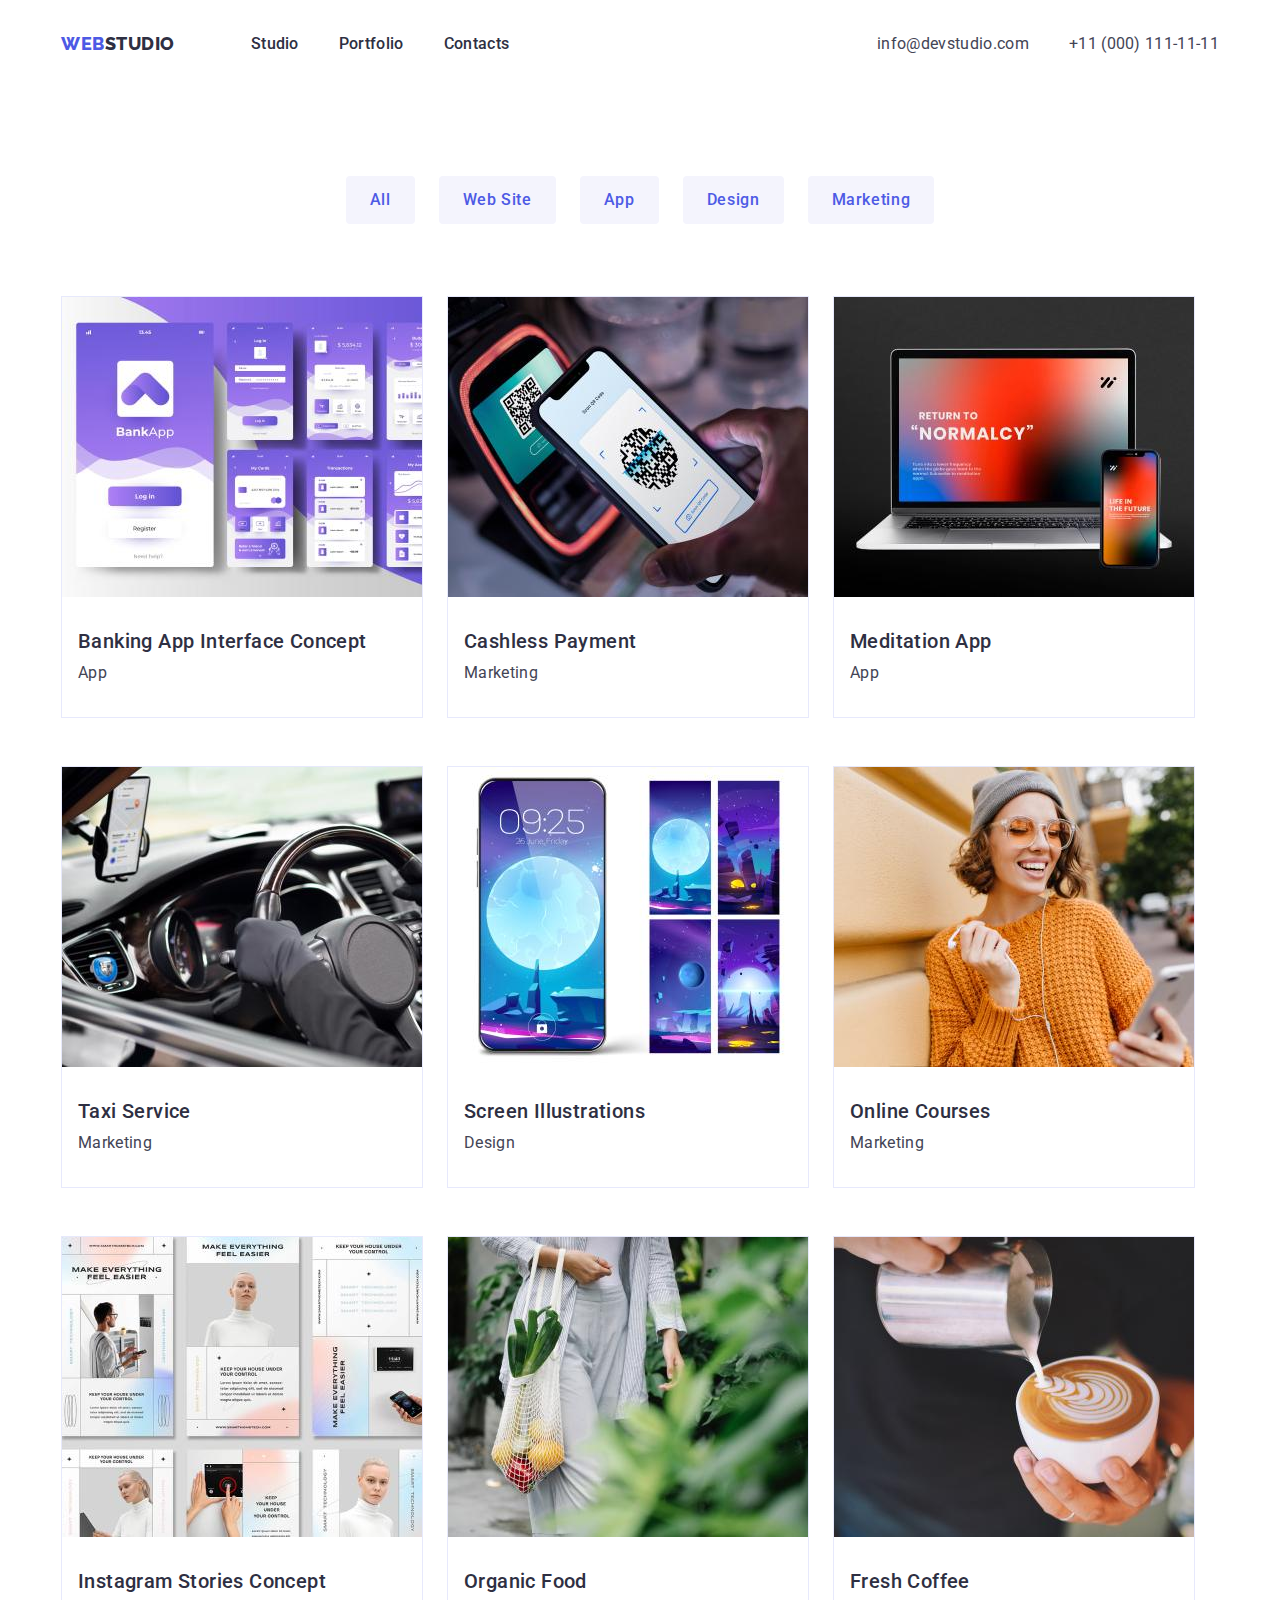
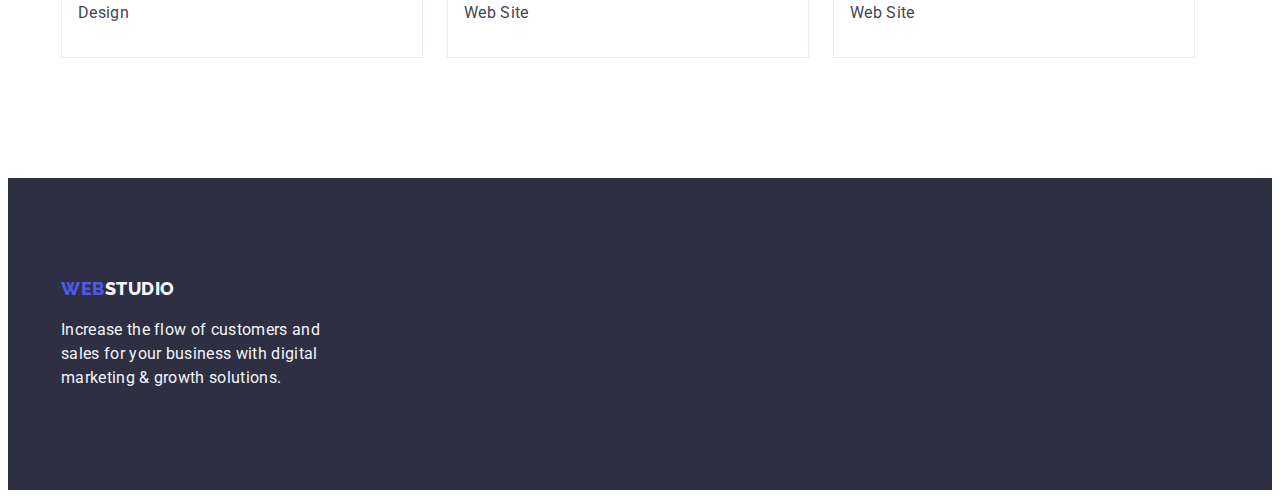
==== portfolio.html @ 2e96d817 "1st" ====
<!DOCTYPE html>
<html lang="en">
  <head>
    <meta charset="UTF-8" />
    <meta http-equiv="X-UA-Compatible" content="IE=edge" />
    <meta name="viewport" content="width=device-width, initial-scale=1.0" />
    <title>Портфоліо</title>
    <link href="https://fonts.googleapis.com" rel="preconnect" />
    <link href="https://fonts.gstatic.com" rel="preconnect" crossorigin />
    <link
      href="https://fonts.googleapis.com/css2?family=Raleway:wght@800&family=Roboto:wght@400;500;700;900&display=swap"
      rel="stylesheet"
    />
    <link href="./css/styles.css" rel="stylesheet" />
  </head>
  <body>
    <!-- Header -->
    <header class="header">
      <div class="header-container container">
        <nav class="header-nav">
          <a class="logo link" href="./index.html">Web<span class="logo-studio-part">Studio</span></a>
          <ul class="navigation-menu list">
            <li>
              <a class="navigation-menu-item link" href="./index.html">Studio</a>
            </li>
            <li>
              <a class="navigation-menu-item link" href="./portfolio.html">Portfolio</a>
            </li>
            <li>
              <a class="navigation-menu-item link" href>Contacts</a>
            </li>
          </ul>
        </nav>
        <address class="address-information">
          <ul class="address-list list">
            <li><a class="address-item link" href="mailto:info@devstudio.com">info@devstudio.com</a></li>
            <li><a class="address-item link" href="tel:+110001111111">+11 (000) 111-11-11</a></li>
          </ul>
        </address>
      </div>
    </header>
    <!-- Main -->
    <main>
      <section class="portfolio-section">
        <!-- class="visually-hidden" for h2 in future-->
        <div class="container">
          <h1 class="visually-hidden" hidden>Portfolio</h1>
          <!-- Portfolio filter -->
          <ul class="portfolio-filter-list list">
            <li>
              <button class="portfolio-filter-button" type="button">All</button>
            </li>
            <li>
              <button class="portfolio-filter-button" type="button">Web Site</button>
            </li>
            <li>
              <button class="portfolio-filter-button" type="button">App</button>
            </li>
            <li>
              <button class="portfolio-filter-button" type="button">Design</button>
            </li>
            <li>
              <button class="portfolio-filter-button" type="button">Marketing</button>
            </li>
          </ul>

          <!-- Portfolio -->
          <ul class="portfolio-list list">
            <li class="portfolio-list-item">
              <a class="portfolio-link link" href>
                <img
                  class="portfolio-img"
                  src="./images/portfolio_banking_app_interface_concept.jpg"
                  alt="Banking App Interface Concept"
                  height="300"
                  width="360"
                />
                <h2 class="portfolio-title">Banking App Interface Concept</h2>
                <p class="portfolio-type">App</p>
              </a>
            </li>
            <li class="portfolio-list-item">
              <a class="portfolio-link link" href
                ><img
                  class="portfolio-img"
                  src="./images/portfolio_cashless_payment.jpg"
                  alt="Cashless Payment"
                  height="300"
                  width="360"
                />
                <h2 class="portfolio-title">Cashless Payment</h2>
                <p class="portfolio-type">Marketing</p>
              </a>
            </li>
            <li class="portfolio-list-item">
              <a class="portfolio-link link" href>
                <img
                  class="portfolio-img"
                  src="./images/portfolio_meditation_app.jpg"
                  alt="Meditaion App"
                  height="300"
                  width="360"
                />
                <h2 class="portfolio-title">Meditation App</h2>
                <p class="portfolio-type">App</p>
              </a>
            </li>
            <li class="portfolio-list-item">
              <a class="portfolio-link link" href>
                <img
                  class="portfolio-img"
                  src="./images/portfolio_taxi_service.jpg"
                  alt="Taxi Service"
                  height="300"
                  width="360"
                />
                <h2 class="portfolio-title">Taxi Service</h2>
                <p class="portfolio-type">Marketing</p>
              </a>
            </li>
            <li class="portfolio-list-item">
              <a class="portfolio-link link" href>
                <img
                  class="portfolio-img"
                  src="./images/portfolio_screen_illustrations.jpg"
                  alt="Screen Illustrations"
                  height="300"
                  width="360"
                />
                <h2 class="portfolio-title">Screen Illustrations</h2>
                <p class="portfolio-type">Design</p>
              </a>
            </li>
            <li class="portfolio-list-item">
              <a class="portfolio-link link" href>
                <img
                  class="portfolio-img"
                  src="./images/portfolio_online_courses.jpg"
                  alt="Online Courses"
                  height="300"
                  width="360"
                />
                <h2 class="portfolio-title">Online Courses</h2>
                <p class="portfolio-type">Marketing</p>
              </a>
            </li>
            <li class="portfolio-list-item">
              <a class="portfolio-link link" href>
                <img
                  class="portfolio-img"
                  src="./images/portfolio_instagram_stories_concept.jpg"
                  alt="Instagram Stories Concept"
                  height="300"
                  width="360"
                />
                <h2 class="portfolio-title">Instagram Stories Concept</h2>
                <p class="portfolio-type">Design</p>
              </a>
            </li>
            <li class="portfolio-list-item">
              <a class="portfolio-link link" href>
                <img
                  class="portfolio-img"
                  src="./images/portfolio_organic_food.jpg"
                  alt="Organic Food"
                  height="300"
                  width="360"
                />
                <h2 class="portfolio-title">Organic Food</h2>
                <p class="portfolio-type">Web Site</p>
              </a>
            </li>
            <li class="portfolio-list-item">
              <a class="portfolio-link link" href>
                <img
                  class="portfolio-img"
                  src="./images/portfolio_fresh_coffee.jpg"
                  alt="Fresh Coffee"
                  height="300"
                  width="360"
                />
                <h2 class="portfolio-title">Fresh Coffee</h2>
                <p class="portfolio-type">Web Site</p>
              </a>
            </li>
          </ul>
        </div>
      </section>
    </main>
    <!-- Footer -->
    <footer class="footer-section">
      <div class="container">
        <a class="logo link" href="./index.html">Web<span class="logo-studio-part-in-footer">Studio</span></a>
        <p class="footer-text">
          Increase the flow of customers and sales for your business with digital marketing & growth solutions.
        </p>
      </div>
    </footer>
  </body>
</html>
---- css/styles.css ----
:root {
  /* Primary brand color  | IRIS #4D5AE5    */
  --primaly-brand-color: #4d5ae5;
  /* Pressed state color | OCEAN #404BBF   */
  --pressed-state-color: #404bbf;
  /* Overlays & shadows & headings color | NAVY BLUE #2E2F42 */
  --dark-color: #2e2f42;
  /* Valid fields & success messages color | GREEN #31D0AA */
  --success-color: #31d0aa;
  /* Body text color | SLATE #434455 */
  --text-color: #434455;
  /* Helper text & deemphasized subtle text color | LIGHT SLATE #8E8F99 */
  --subtle-text-color: #8e8f99;
  /* Accent & hairlines & subtle backgrounds color | CORNFLOWER #E7E9FC */
  --accent-color: #e7e9fc;
  /* Light mode backgrounds & dialogs/alerts color | CLOUD #F4F4FD */
  --light-color: #f4f4fd;
  /* Overlay color | NAVY BLUE MODAL #2E2F42 */
  --modal-overlay-color: #2e2f42;
  /* Hero image background color | GREY #2E2F42 */
  --hero-background-color: #2e2f42;
  /* Header & team & portfolio card background color | WHITE #FFFFFF */
  --white-background-color: #ffffff;
  /* Modal background color | DAIRY #FCFCFC */
  --modal-background-color: #fcfcfc;
  /* White text color | | WHITE #FFFFFF */
  --white-text-color: #ffffff;
}

body {
  background-color: var(--white-background-color);
  color: var(--text-color);
  font-size: 16px;
  font-family: 'Roboto', sans-serif;
  line-height: 1.5;
  letter-spacing: 0.02em;
}
/* Reset */
h1,
h2,
h3,
h4,
h5,
h6,
p {
  margin: 0;
}

ul {
  margin: 0;
  padding-left: 0;
}

button {
  cursor: pointer;
}

address {
  font-style: normal;
}

img {
  display: block;
}
/* Reset end */
.link {
  text-decoration: none;
}

.list {
  list-style: none;
}

.container {
  width: 1158px;
  margin: 0 auto;
  padding-right: 15px;
  padding-left: 15px;
}
/* End of Reset */

/* Remove the underlining in the links */
.link {
  text-decoration: none;
}

/* Remove list markers */
.list {
  list-style-type: none;
}

/* Web Stugio logo CSS Styles */
.logo {
  color: var(--primaly-brand-color);
  font-weight: 800;
  font-size: 18px;
  font-family: 'Raleway', sans-serif;
  line-height: 1.17;
  letter-spacing: 0.03em;
  text-transform: uppercase;
}

.logo-studio-part,
.logo-studio-part-in-footer {
  font-weight: 800;
  font-size: 18px;
  font-family: 'Raleway', sans-serif;
  line-height: 1.17;
  letter-spacing: 0.03em;
  text-transform: uppercase;
}

.logo-studio-part {
  color: var(--dark-color);
}

.logo-studio-part-in-footer {
  color: var(--light-color);
}

/* Header SCC Styles */
.header {
  padding-top: 24px;
  padding-bottom: 24px;
}

.header-container {
  display: flex;
  justify-content: space-between;
  align-items: center;
}

.header-nav {
  display: flex;
  align-items: center;
}

.header .logo {
  margin-right: 76px;
}

.navigation-menu {
  display: flex;
  gap: 40px;
  align-items: center;
}

.navigation-menu-item {
  color: var(--dark-color);
  font-weight: 500;
}

.navigation-menu-item:hover,
.navigation-menu-item:focus {
  color: var(--pressed-state-color);
}

.address-information {
  font-style: normal;
}

.address-list {
  display: flex;
  gap: 40px;
  align-items: center;
}

.address-item {
  color: var(--text-color);
  font-weight: 400;
}

.address-item:hover,
.address-item:focus {
  color: var(--pressed-state-color);
}
/* Footer SCC Styles */
.footer-section {
  padding-top: 100px;
  padding-bottom: 100px;
  background-color: var(--dark-color);
}

.footer-text {
  max-width: 264px;
  margin-top: 16px;
  color: var(--light-color);
  font-weight: 400;
}

/* Index page CSS Styles */
/* Hero(Page title) section styles*/
.page-title-section {
  padding-top: 188px;
  padding-bottom: 188px;
  background-color: var(--dark-color);
  text-align: center;
}

.page-title {
  max-width: 496px;
  margin: 0 auto;
  margin-bottom: 48px;
  color: var(--white-text-color);
  font-weight: 700;
  font-size: 56px;
  line-height: 1.07;
  letter-spacing: 0.02em;
  text-align: center;
}

.order-button {
  display: block;
  margin: 0 auto;
  padding: 16px 32px;
  border: none;
  border-radius: 4px;
  background-color: var(--primaly-brand-color);
  color: var(--white-text-color);
  font-weight: 500;
  font-style: normal;
  font-size: 16px;
  font-family: 'Roboto', sans-serif;
  line-height: 1.5;
  letter-spacing: 0.04em;
  cursor: pointer;
}

.order-button:is(:hover, :focus) {
  background-color: var(--pressed-state-color);
}

/* Features section styles */
.visually-hidden {
  position: absolute;
  overflow: hidden;
  clip: rect(0 0 0 0);
  width: 1px;
  height: 1px;
  margin: -1px;
  padding: 0;
  border: 0;
  white-space: nowrap;
  clip-path: inset(100%);
}

.features {
  padding-top: 120px;
  padding-bottom: 120px;
}

.features-list {
  display: flex;
  justify-content: space-between;
}

.features-list-item {
  display: flex;
  flex-direction: column;
  gap: 8px;
  align-items: flex-start;
  width: 264px;
}

.features-title {
  color: var(--dark-color);
  font-weight: 500;
  font-size: 20px;
  line-height: 1.2;
  letter-spacing: 0.02em;
}

.features-text {
  font-weight: 400;
}

/* What are we doing? section styles */
.company-product-section {
  padding-bottom: 120px;
}

.company-product-list {
  display: flex;
  justify-content: space-between;
}

.company-product-title {
  margin-bottom: 72px;
  color: var(--dark-color);
  font-weight: 700;
  font-size: 36px;
  line-height: 1.11;
  text-align: center;
  text-transform: capitalize;
}

/* Our team section styles */
.company-team-section {
  padding-top: 120px;
  padding-bottom: 120px;
  background-color: var(--light-color);
}
.company-team-title {
  margin-bottom: 72px;
  color: var(--dark-color);
  font-weight: 700;
  font-size: 36px;
  line-height: 1.11;
  letter-spacing: 0.02em;
  text-align: center;
  text-transform: capitalize;
}

.company-team-list {
  display: flex;
  justify-content: space-between;
}

.team-list-name {
  margin-bottom: 8px;
  color: var(--dark-color);
  font-weight: 500;
  font-size: 20px;
  line-height: 1.2;
  letter-spacing: 0.02em;
  text-align: center;
}

.team-list-job-title {
  margin-bottom: 32px;
  font-weight: 400;
  font-size: 16px;
  line-height: 1.5;
  text-align: center;
}

.team-list {
  background-color: var(--white-background-color);
}

.team-list img {
  margin-bottom: 32px;
}

/* Portfolio CSS Styles */

.portfolio-section {
  padding-top: 96px;
  padding-bottom: 120px;
}

.portfolio-filter-list {
  display: flex;
  gap: 24px;
  justify-content: center;
  margin-bottom: 72px;
}

.portfolio-filter-button {
  padding: 12px 24px;
  border: none;
  border-radius: 4px;
  background-color: var(--light-color);
  color: var(--primaly-brand-color);
  font-weight: 500;
  font-style: normal;
  font-size: 16px;
  font-family: 'Roboto', sans-serif;
  line-height: 1.5;
  letter-spacing: 0.04em;
  cursor: pointer;
}

.portfolio-filter-button:hover,
.portfolio-filter-button:focus {
  background-color: var(--pressed-state-color);
  color: var(--white-text-color);
}

.portfolio-list {
  display: flex;
  flex-wrap: wrap;
  row-gap: 48px;
  column-gap: 24px;
}

.portfolio-list-item {
  border: 1px solid var(--accent-color);
}

.portfolio-img {
  margin-bottom: 32px;
}

.portfolio-title {
  margin-bottom: 8px;
  padding-left: 16px;
  color: var(--dark-color);
  font-weight: 500;
  font-size: 20px;
  line-height: 1.2;
  letter-spacing: 0.02em;
}

.portfolio-type {
  padding-bottom: 32px;
  padding-left: 16px;
  color: var(--text-color);
  font-weight: 400;
}
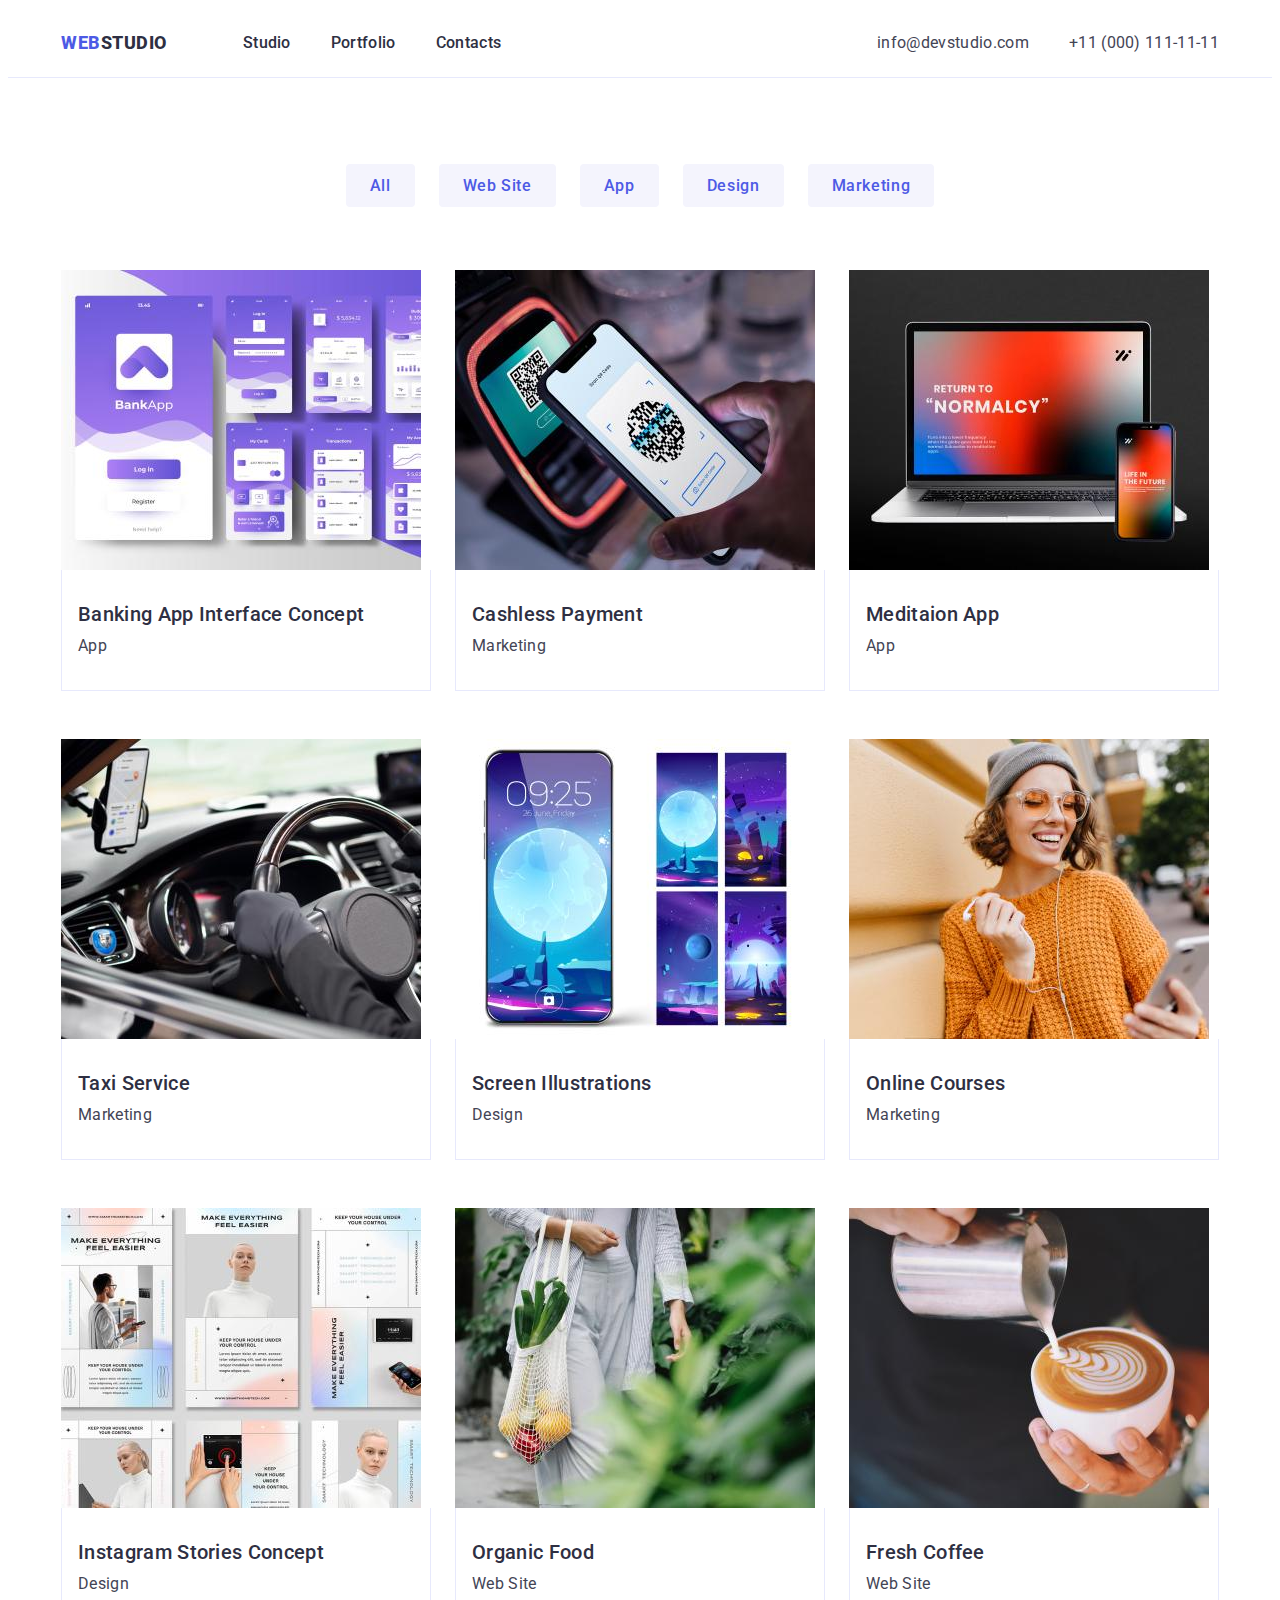
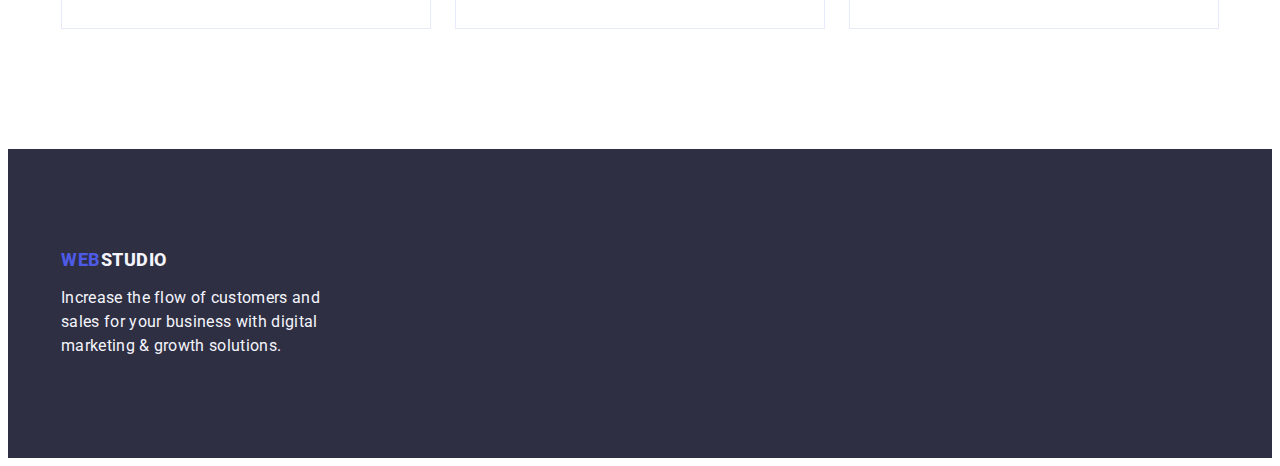
==== commit 8fe055c9: "finish" ====
--- a/portfolio.html
+++ b/portfolio.html
@@ -3,14 +3,24 @@
   <head>
     <meta charset="UTF-8" />
     <meta http-equiv="X-UA-Compatible" content="IE=edge" />
-    <meta name="viewport" content="width=device-width, initial-scale=1.0" />
-    <title>Портфоліо</title>
+    <meta name="viewport" content="width=<device-width>, initial-scale=1.0" />
+    <title>WebStudio</title>
+    <!-- Fonts -->
     <link href="https://fonts.googleapis.com" rel="preconnect" />
     <link href="https://fonts.gstatic.com" rel="preconnect" crossorigin />
     <link
-      href="https://fonts.googleapis.com/css2?family=Raleway:wght@800&family=Roboto:wght@400;500;700;900&display=swap"
+      href="https://fonts.googleapis.com/css2?family=Raleway:wght@800&family=Roboto:wght@400;500;700&display=swap"
       rel="stylesheet"
     />
+    <!-- Normalize CSS -->
+    <link
+      href="https://cdnjs.cloudflare.com/ajax/libs/modern-normalize/2.0.0/modern-normalize.min.css"
+      rel="stylesheet"
+      integrity="sha512-4xo8blKMVCiXpTaLzQSLSw3KFOVPWhm/TRtuPVc4WG6kUgjH6J03IBuG7JZPkcWMxJ5huwaBpOpnwYElP/m6wg=="
+      crossorigin="anonymous"
+      referrerpolicy="no-referrer"
+    />
+    <!-- Styles CSS -->
     <link href="./css/styles.css" rel="stylesheet" />
   </head>
   <body>
@@ -18,169 +28,147 @@
     <header class="header">
       <div class="header-container container">
         <nav class="header-nav">
-          <a class="logo link" href="./index.html">Web<span class="logo-studio-part">Studio</span></a>
-          <ul class="navigation-menu list">
-            <li>
-              <a class="navigation-menu-item link" href="./index.html">Studio</a>
+          <a class="logo link" href="./index.html">Web<span class="logo-accent">Studio</span></a>
+          <ul class="header-list list">
+            <li class="header-list-item">
+              <a class="header-list-link link" href="./index.html">Studio</a>
             </li>
-            <li>
-              <a class="navigation-menu-item link" href="./portfolio.html">Portfolio</a>
+            <li class="header-list-item">
+              <a class="header-list-link link" href="./portfolio.html">Portfolio</a>
             </li>
-            <li>
-              <a class="navigation-menu-item link" href>Contacts</a>
+            <li class="header-list-item">
+              <a class="header-list-link link" href>Contacts</a>
             </li>
           </ul>
         </nav>
-        <address class="address-information">
-          <ul class="address-list list">
-            <li><a class="address-item link" href="mailto:info@devstudio.com">info@devstudio.com</a></li>
-            <li><a class="address-item link" href="tel:+110001111111">+11 (000) 111-11-11</a></li>
+        <address class="header-address">
+          <ul class="header-address-list list">
+            <li class="header-address-list-item">
+              <a class="header-address-list-link link" href="mailto:info@devstudio.com">info@devstudio.com</a></li
+            >
+            <li class="header-address-list-item"
+              ><a class="header-address-list-link link" href="tel:+110001111111">+11 (000) 111-11-11</a></li
+            >
           </ul>
         </address>
       </div>
     </header>
     <!-- Main -->
     <main>
-      <section class="portfolio-section">
-        <!-- class="visually-hidden" for h2 in future-->
+      <!-- Portfolio section -->
+      <section class="portfolio section">
         <div class="container">
-          <h1 class="visually-hidden" hidden>Portfolio</h1>
+          <h1 class="visually-hidden">Our portfolio</h1>
           <!-- Portfolio filter -->
-          <ul class="portfolio-filter-list list">
-            <li>
-              <button class="portfolio-filter-button" type="button">All</button>
+          <ul class="porfolio-filter list">
+            <li class="porfolio-filter-item">
+              <botton class="portfolio-filter-list-item-btn btn" type="botton">All</botton>
             </li>
-            <li>
-              <button class="portfolio-filter-button" type="button">Web Site</button>
+            <li class="porfolio-filter-item">
+              <botton class="portfolio-filter-list-item-btn btn" type="botton">Web Site</botton>
             </li>
-            <li>
-              <button class="portfolio-filter-button" type="button">App</button>
+            <li class="porfolio-filter-item">
+              <botton class="portfolio-filter-list-item-btn btn" type="botton">App</botton>
             </li>
-            <li>
-              <button class="portfolio-filter-button" type="button">Design</button>
+            <li class="porfolio-filter-item">
+              <botton class="portfolio-filter-list-item-btn btn" type="botton">Design</botton>
             </li>
-            <li>
-              <button class="portfolio-filter-button" type="button">Marketing</button>
+            <li class="porfolio-filter-item">
+              <botton class="portfolio-filter-list-item-btn btn" type="botton">Marketing</botton>
             </li>
           </ul>
 
           <!-- Portfolio -->
           <ul class="portfolio-list list">
             <li class="portfolio-list-item">
-              <a class="portfolio-link link" href>
+              <a class="portfolio-list-item-link link" href>
                 <img
-                  class="portfolio-img"
-                  src="./images/portfolio_banking_app_interface_concept.jpg"
+                  src="./images/portfolio/portfolio_1.jpg"
                   alt="Banking App Interface Concept"
+                  width="360"
                   height="300"
-                  width="360"
                 />
-                <h2 class="portfolio-title">Banking App Interface Concept</h2>
-                <p class="portfolio-type">App</p>
+                <div class="portfolio-list-item-card-content">
+                  <h2 class="portfolio-list-item-link-title">Banking App Interface Concept</h2>
+                  <p class="portfolio-list-item-link-text">App</p>
+                </div>
               </a>
             </li>
             <li class="portfolio-list-item">
-              <a class="portfolio-link link" href
-                ><img
-                  class="portfolio-img"
-                  src="./images/portfolio_cashless_payment.jpg"
-                  alt="Cashless Payment"
-                  height="300"
-                  width="360"
-                />
-                <h2 class="portfolio-title">Cashless Payment</h2>
-                <p class="portfolio-type">Marketing</p>
+              <a class="portfolio-list-item-link link" href>
+                <img src="./images/portfolio/portfolio_2.jpg" alt="Cashless Payment" width="360" height="300" />
+                <div class="portfolio-list-item-card-content">
+                  <h2 class="portfolio-list-item-link-title">Cashless Payment</h2>
+                  <p class="portfolio-list-item-link-text">Marketing</p>
+                </div>
               </a>
             </li>
             <li class="portfolio-list-item">
-              <a class="portfolio-link link" href>
-                <img
-                  class="portfolio-img"
-                  src="./images/portfolio_meditation_app.jpg"
-                  alt="Meditaion App"
-                  height="300"
-                  width="360"
-                />
-                <h2 class="portfolio-title">Meditation App</h2>
-                <p class="portfolio-type">App</p>
+              <a class="portfolio-list-item-link link" href>
+                <img src="./images/portfolio/portfolio_3.jpg" alt="Meditaion App" width="360" height="300" />
+                <div class="portfolio-list-item-card-content">
+                  <h2 class="portfolio-list-item-link-title">Meditaion App</h2>
+                  <p class="portfolio-list-item-link-text">App</p>
+                </div>
               </a>
             </li>
             <li class="portfolio-list-item">
-              <a class="portfolio-link link" href>
-                <img
-                  class="portfolio-img"
-                  src="./images/portfolio_taxi_service.jpg"
-                  alt="Taxi Service"
-                  height="300"
-                  width="360"
-                />
-                <h2 class="portfolio-title">Taxi Service</h2>
-                <p class="portfolio-type">Marketing</p>
+              <a class="portfolio-list-item-link link" href>
+                <img src="./images/portfolio/portfolio_4.jpg" alt="Taxi Service" width="360" height="300" />
+                <div class="portfolio-list-item-card-content">
+                  <h2 class="portfolio-list-item-link-title">Taxi Service</h2>
+                  <p class="portfolio-list-item-link-text">Marketing</p>
+                </div>
               </a>
             </li>
             <li class="portfolio-list-item">
-              <a class="portfolio-link link" href>
-                <img
-                  class="portfolio-img"
-                  src="./images/portfolio_screen_illustrations.jpg"
-                  alt="Screen Illustrations"
-                  height="300"
-                  width="360"
-                />
-                <h2 class="portfolio-title">Screen Illustrations</h2>
-                <p class="portfolio-type">Design</p>
+              <a class="portfolio-list-item-link link" href>
+                <img src="./images/portfolio/portfolio_5.jpg" alt="Screen Illustrations" width="360" height="300" />
+                <div class="portfolio-list-item-card-content">
+                  <h2 class="portfolio-list-item-link-title">Screen Illustrations</h2>
+                  <p class="portfolio-list-item-link-text">Design</p>
+                </div>
               </a>
             </li>
             <li class="portfolio-list-item">
-              <a class="portfolio-link link" href>
-                <img
-                  class="portfolio-img"
-                  src="./images/portfolio_online_courses.jpg"
-                  alt="Online Courses"
-                  height="300"
-                  width="360"
-                />
-                <h2 class="portfolio-title">Online Courses</h2>
-                <p class="portfolio-type">Marketing</p>
+              <a class="portfolio-list-item-link link" href>
+                <img src="./images/portfolio/portfolio_6.jpg" alt="Online Courses" width="360" height="300" />
+                <div class="portfolio-list-item-card-content">
+                  <h2 class="portfolio-list-item-link-title">Online Courses</h2>
+                  <p class="portfolio-list-item-link-text">Marketing</p>
+                </div>
               </a>
             </li>
             <li class="portfolio-list-item">
-              <a class="portfolio-link link" href>
+              <a class="portfolio-list-item-link link" href>
                 <img
-                  class="portfolio-img"
-                  src="./images/portfolio_instagram_stories_concept.jpg"
+                  src="./images/portfolio/portfolio_7.jpg"
                   alt="Instagram Stories Concept"
+                  width="360"
                   height="300"
-                  width="360"
                 />
-                <h2 class="portfolio-title">Instagram Stories Concept</h2>
-                <p class="portfolio-type">Design</p>
+                <div class="portfolio-list-item-card-content">
+                  <h2 class="portfolio-list-item-link-title">Instagram Stories Concept</h2>
+                  <p class="portfolio-list-item-link-text">Design</p>
+                </div>
               </a>
             </li>
             <li class="portfolio-list-item">
-              <a class="portfolio-link link" href>
-                <img
-                  class="portfolio-img"
-                  src="./images/portfolio_organic_food.jpg"
-                  alt="Organic Food"
-                  height="300"
-                  width="360"
-                />
-                <h2 class="portfolio-title">Organic Food</h2>
-                <p class="portfolio-type">Web Site</p>
+              <a class="portfolio-list-item-link link" href>
+                <img src="./images/portfolio/portfolio_8.jpg" alt="Organic Food" width="360" height="300" />
+                <div class="portfolio-list-item-card-content">
+                  <h2 class="portfolio-list-item-link-title">Organic Food</h2>
+                  <p class="portfolio-list-item-link-text">Web Site</p>
+                </div>
               </a>
             </li>
             <li class="portfolio-list-item">
-              <a class="portfolio-link link" href>
-                <img
-                  class="portfolio-img"
-                  src="./images/portfolio_fresh_coffee.jpg"
-                  alt="Fresh Coffee"
-                  height="300"
-                  width="360"
-                />
-                <h2 class="portfolio-title">Fresh Coffee</h2>
-                <p class="portfolio-type">Web Site</p>
+              <a class="portfolio-list-item-link link" href>
+                <img src="./images/portfolio/portfolio_9.jpg" alt="Fresh Coffee" width="360" height="300" />
+                <div class="portfolio-list-item-card-content">
+                  <h2 class="portfolio-list-item-link-title">Fresh Coffee</h2>
+                  <p class="portfolio-list-item-link-text">Web Site</p>
+                </div>
               </a>
             </li>
           </ul>
@@ -188,9 +176,9 @@
       </section>
     </main>
     <!-- Footer -->
-    <footer class="footer-section">
+    <footer class="footer section">
       <div class="container">
-        <a class="logo link" href="./index.html">Web<span class="logo-studio-part-in-footer">Studio</span></a>
+        <a class="logo link" href="./index.html">Web<span class="logo-accent">Studio</span></a>
         <p class="footer-text">
           Increase the flow of customers and sales for your business with digital marketing & growth solutions.
         </p>
--- a/css/styles.css
+++ b/css/styles.css
@@ -1,39 +1,33 @@
 :root {
-  /* Primary brand color  | IRIS #4D5AE5    */
-  --primaly-brand-color: #4d5ae5;
-  /* Pressed state color | OCEAN #404BBF   */
-  --pressed-state-color: #404bbf;
-  /* Overlays & shadows & headings color | NAVY BLUE #2E2F42 */
-  --dark-color: #2e2f42;
-  /* Valid fields & success messages color | GREEN #31D0AA */
-  --success-color: #31d0aa;
-  /* Body text color | SLATE #434455 */
-  --text-color: #434455;
-  /* Helper text & deemphasized subtle text color | LIGHT SLATE #8E8F99 */
-  --subtle-text-color: #8e8f99;
-  /* Accent & hairlines & subtle backgrounds color | CORNFLOWER #E7E9FC */
+  --primary-brand-cl: #4d5ae5;
+  --primary-dark-cl: #2e2f42;
+  --white-bg-cl: #ffffff;
+  --white-cl: #ffffff;
+  --text-cl: #434455;
+  --ligth-cl: #f4f4fd;
+  --light-bg-cl: #f4f4fd;
+  --pressed-state-cl: #404bbf;
   --accent-color: #e7e9fc;
-  /* Light mode backgrounds & dialogs/alerts color | CLOUD #F4F4FD */
-  --light-color: #f4f4fd;
-  /* Overlay color | NAVY BLUE MODAL #2E2F42 */
-  --modal-overlay-color: #2e2f42;
-  /* Hero image background color | GREY #2E2F42 */
-  --hero-background-color: #2e2f42;
-  /* Header & team & portfolio card background color | WHITE #FFFFFF */
-  --white-background-color: #ffffff;
-  /* Modal background color | DAIRY #FCFCFC */
-  --modal-background-color: #fcfcfc;
-  /* White text color | | WHITE #FFFFFF */
-  --white-text-color: #ffffff;
-}
-
+  /* The main number of elements in Flexbox grid */
+  --items: 3;
+  /* The main gap indent in Flexbox grid */
+  --indent: 24px;
+}
+/* Comon styles */
 body {
-  background-color: var(--white-background-color);
-  color: var(--text-color);
+  background-color: var(--white-bg-cl);
+  color: var(--text-cl);
+  font-weight: normal;
   font-size: 16px;
   font-family: 'Roboto', sans-serif;
   line-height: 1.5;
   letter-spacing: 0.02em;
+}
+.container {
+  width: 1158px;
+  margin: 0 auto;
+  padding-right: 15px;
+  padding-left: 15px;
 }
 /* Reset */
 h1,
@@ -45,191 +39,145 @@
 p {
   margin: 0;
 }
-
-ul {
+ul,
+ol,
+.list {
   margin: 0;
   padding-left: 0;
-}
-
-button {
+  list-style-type: none;
+}
+a,
+.link {
+  color: currentColor;
+  font-style: normal;
+  text-decoration: none;
+}
+button,
+.btn {
   cursor: pointer;
 }
-
 address {
   font-style: normal;
 }
-
 img {
   display: block;
-}
-/* Reset end */
-.link {
-  text-decoration: none;
-}
-
-.list {
-  list-style: none;
-}
-
-.container {
-  width: 1158px;
-  margin: 0 auto;
-  padding-right: 15px;
-  padding-left: 15px;
-}
-/* End of Reset */
-
-/* Remove the underlining in the links */
-.link {
-  text-decoration: none;
-}
-
-/* Remove list markers */
-.list {
-  list-style-type: none;
-}
-
-/* Web Stugio logo CSS Styles */
-.logo {
-  color: var(--primaly-brand-color);
+  max-width: 100%;
+  height: auto;
+}
+.section {
+}
+/* H2 section title */
+.section-title {
+  margin-bottom: 72px;
+  color: var(--primary-dark-cl);
+  font-size: 36px;
+  line-height: 1.11;
+  text-align: center;
+  text-transform: capitalize;
+}
+/* Logo design */
+.logo,
+.logo-accent {
   font-weight: 800;
   font-size: 18px;
-  font-family: 'Raleway', sans-serif;
   line-height: 1.17;
   letter-spacing: 0.03em;
   text-transform: uppercase;
 }
-
-.logo-studio-part,
-.logo-studio-part-in-footer {
-  font-weight: 800;
-  font-size: 18px;
-  font-family: 'Raleway', sans-serif;
-  line-height: 1.17;
-  letter-spacing: 0.03em;
-  text-transform: uppercase;
-}
-
-.logo-studio-part {
-  color: var(--dark-color);
-}
-
-.logo-studio-part-in-footer {
-  color: var(--light-color);
-}
-
-/* Header SCC Styles */
+.logo {
+  color: var(--primary-brand-cl);
+}
+/* Header styles */
 .header {
-  padding-top: 24px;
-  padding-bottom: 24px;
-}
-
+  border-bottom: 1px solid var(--accent-color);
+}
 .header-container {
   display: flex;
   justify-content: space-between;
   align-items: center;
 }
-
 .header-nav {
   display: flex;
-  align-items: center;
-}
-
+}
 .header .logo {
   margin-right: 76px;
 }
+.header .link {
+  padding: 24px 0;
+}
+.header .logo-accent {
+  color: var(--primary-dark-cl);
+}
+.header-list {
+  display: flex;
+  gap: var(--indent);
+  align-items: center;
+  --indent: 40px;
+}
+.header-list-item {
+  flex-basis: calc((100% - var(--indent) * (var(--items) - 1)) / var(--items));
+}
+.header-list-link {
+  color: var(--primary-dark-cl);
+  font-weight: 500;
+}
+.header-list-link:hover,
+.header-list-link:focus {
+  color: var(--pressed-state-cl);
+}
+.header-address {
+}
+.header-address-list {
+  display: flex;
+  gap: var(--indent);
+  --items: 2;
+  --indent: 40px;
+}
+.header-address-list-item {
+  flex-basis: calc((100% - var(--indent) * (var(--items) - 1)) / var(--items));
+}
+.header-address-list-link {
+  color: var(--text-cl);
+}
+.header-address-list-link:hover,
+.header-address-list-link:focus {
+  color: var(--pressed-state-cl);
+}
 
-.navigation-menu {
-  display: flex;
-  gap: 40px;
-  align-items: center;
-}
-
-.navigation-menu-item {
-  color: var(--dark-color);
-  font-weight: 500;
-}
-
-.navigation-menu-item:hover,
-.navigation-menu-item:focus {
-  color: var(--pressed-state-color);
-}
-
-.address-information {
-  font-style: normal;
-}
-
-.address-list {
-  display: flex;
-  gap: 40px;
-  align-items: center;
-}
-
-.address-item {
-  color: var(--text-color);
-  font-weight: 400;
-}
-
-.address-item:hover,
-.address-item:focus {
-  color: var(--pressed-state-color);
-}
-/* Footer SCC Styles */
-.footer-section {
-  padding-top: 100px;
-  padding-bottom: 100px;
-  background-color: var(--dark-color);
-}
-
-.footer-text {
-  max-width: 264px;
-  margin-top: 16px;
-  color: var(--light-color);
-  font-weight: 400;
-}
-
-/* Index page CSS Styles */
-/* Hero(Page title) section styles*/
-.page-title-section {
+/* Hero section styles */
+.hero {
   padding-top: 188px;
   padding-bottom: 188px;
-  background-color: var(--dark-color);
+  background-color: var(--primary-dark-cl);
   text-align: center;
 }
-
-.page-title {
+.hero-title {
   max-width: 496px;
   margin: 0 auto;
   margin-bottom: 48px;
-  color: var(--white-text-color);
+  color: var(--white-cl);
   font-weight: 700;
   font-size: 56px;
   line-height: 1.07;
-  letter-spacing: 0.02em;
-  text-align: center;
-}
-
-.order-button {
+}
+.hero-btn {
   display: block;
+  min-width: 169px;
   margin: 0 auto;
   padding: 16px 32px;
   border: none;
   border-radius: 4px;
-  background-color: var(--primaly-brand-color);
-  color: var(--white-text-color);
-  font-weight: 500;
-  font-style: normal;
+  background-color: var(--primary-brand-cl);
+  color: var(--white-cl);
+  font-weight: 500;
   font-size: 16px;
-  font-family: 'Roboto', sans-serif;
   line-height: 1.5;
   letter-spacing: 0.04em;
-  cursor: pointer;
-}
-
-.order-button:is(:hover, :focus) {
-  background-color: var(--pressed-state-color);
-}
-
+}
+.hero-btn:hover,
+.hero-btn:focus {
+  background-color: var(--pressed-state-cl);
+}
 /* Features section styles */
 .visually-hidden {
   position: absolute;
@@ -243,168 +191,143 @@
   white-space: nowrap;
   clip-path: inset(100%);
 }
-
 .features {
   padding-top: 120px;
   padding-bottom: 120px;
 }
-
 .features-list {
   display: flex;
+  gap: var(--indent);
   justify-content: space-between;
 }
-
 .features-list-item {
-  display: flex;
-  flex-direction: column;
-  gap: 8px;
-  align-items: flex-start;
-  width: 264px;
-}
-
-.features-title {
-  color: var(--dark-color);
+  flex-basis: calc((100% - var(--indent) * (var(--items) - 1)) / var(--items));
+}
+.features-list-item-title {
+  margin-bottom: 8px;
+  color: var(--primary-dark-cl);
   font-weight: 500;
   font-size: 20px;
   line-height: 1.2;
-  letter-spacing: 0.02em;
-}
-
-.features-text {
-  font-weight: 400;
-}
-
+}
+.features-list-item-decs {
+}
 /* What are we doing? section styles */
-.company-product-section {
+.we-doing {
   padding-bottom: 120px;
 }
-
-.company-product-list {
-  display: flex;
+.we-doing-list {
+  display: flex;
+  gap: var(--indent);
   justify-content: space-between;
 }
-
-.company-product-title {
-  margin-bottom: 72px;
-  color: var(--dark-color);
-  font-weight: 700;
-  font-size: 36px;
-  line-height: 1.11;
-  text-align: center;
-  text-transform: capitalize;
-}
-
-/* Our team section styles */
-.company-team-section {
+.we-doing-list-item {
+  flex-basis: calc((100% - var(--indent) * (var(--items) - 1)) / var(--items));
+}
+/* Our Team section styles */
+.team {
   padding-top: 120px;
   padding-bottom: 120px;
-  background-color: var(--light-color);
-}
-.company-team-title {
-  margin-bottom: 72px;
-  color: var(--dark-color);
-  font-weight: 700;
-  font-size: 36px;
-  line-height: 1.11;
-  letter-spacing: 0.02em;
+  background-color: var(--light-bg-cl);
+}
+.team-list {
+  display: flex;
+  gap: var(--indent);
+  justify-content: space-between;
+  --items: 5;
+}
+.team-list-item {
+  flex-basis: calc((100% - var(--indent) * (var(--items) - 1)) / var(--items));
+  border-radius: 0px 0px 4px 4px;
+  background-color: var(--white-bg-cl);
+}
+.team-list-item-img {
+}
+.team-list-item-card-content {
+  padding: 32px 16px;
   text-align: center;
-  text-transform: capitalize;
-}
-
-.company-team-list {
-  display: flex;
-  justify-content: space-between;
-}
-
-.team-list-name {
+}
+.team-list-item-name {
   margin-bottom: 8px;
-  color: var(--dark-color);
+  color: var(--primary-dark-cl);
   font-weight: 500;
   font-size: 20px;
   line-height: 1.2;
-  letter-spacing: 0.02em;
-  text-align: center;
-}
-
-.team-list-job-title {
-  margin-bottom: 32px;
-  font-weight: 400;
+}
+.team-list-item-position {
+}
+/* Portfolio page styles */
+.portfolio {
+  padding-top: 96px;
+  padding-bottom: 120px;
+}
+.portfolio-title {
+}
+/* Portfolio filter styles */
+.porfolio-filter {
+  display: flex;
+  gap: var(--indent);
+  justify-content: center;
+  margin-bottom: 72px;
+}
+.porfolio-filter-item {
+}
+.portfolio-filter-list-item-btn {
+  padding: 12px 24px;
+  border: 1px solid var(--accent-color);
+  border: none;
+  border-radius: 4px;
+  background-color: var(--light-bg-cl);
+  color: var(--primary-brand-cl);
+  font-weight: 500;
   font-size: 16px;
   line-height: 1.5;
+  letter-spacing: 0.04em;
   text-align: center;
 }
-
-.team-list {
-  background-color: var(--white-background-color);
-}
-
-.team-list img {
-  margin-bottom: 32px;
-}
-
-/* Portfolio CSS Styles */
-
-.portfolio-section {
-  padding-top: 96px;
-  padding-bottom: 120px;
-}
-
-.portfolio-filter-list {
-  display: flex;
-  gap: 24px;
-  justify-content: center;
-  margin-bottom: 72px;
-}
-
-.portfolio-filter-button {
-  padding: 12px 24px;
-  border: none;
-  border-radius: 4px;
-  background-color: var(--light-color);
-  color: var(--primaly-brand-color);
-  font-weight: 500;
-  font-style: normal;
-  font-size: 16px;
-  font-family: 'Roboto', sans-serif;
-  line-height: 1.5;
-  letter-spacing: 0.04em;
-  cursor: pointer;
-}
-
-.portfolio-filter-button:hover,
-.portfolio-filter-button:focus {
-  background-color: var(--pressed-state-color);
-  color: var(--white-text-color);
-}
-
+.portfolio-filter-list-item-btn:hover,
+.portfolio-filter-list-item-btn:focus {
+  border: 1px solid transparent;
+  background-color: var(--pressed-state-cl);
+  color: var(--white-cl);
+}
+/* Portfolio list styles */
 .portfolio-list {
   display: flex;
   flex-wrap: wrap;
-  row-gap: 48px;
-  column-gap: 24px;
-}
-
+  gap: 48px 24px;
+}
 .portfolio-list-item {
+  flex-basis: calc((100% - var(--indent) * (var(--items) - 1)) / var(--items));
+}
+.portfolio-list-item-card-content {
+  padding: 32px 16px;
   border: 1px solid var(--accent-color);
-}
-
-.portfolio-img {
-  margin-bottom: 32px;
-}
-
-.portfolio-title {
+  border-top: none;
+}
+.portfolio-list-item-link-title {
   margin-bottom: 8px;
-  padding-left: 16px;
-  color: var(--dark-color);
+  color: var(--primary-dark-cl);
   font-weight: 500;
   font-size: 20px;
   line-height: 1.2;
-  letter-spacing: 0.02em;
-}
-
-.portfolio-type {
-  padding-bottom: 32px;
-  padding-left: 16px;
-  color: var(--text-color);
-  font-weight: 400;
-}
+}
+.portfolio-list-item-link-text {
+}
+/* Footer styles */
+.footer {
+  padding-top: 100px;
+  padding-bottom: 100px;
+  background-color: var(--primary-dark-cl);
+}
+.footer .logo {
+  display: inline-block;
+  margin-bottom: 16px;
+}
+.footer .logo-accent,
+.footer-text {
+  color: var(--ligth-cl);
+}
+.footer-text {
+  max-width: 264px;
+}
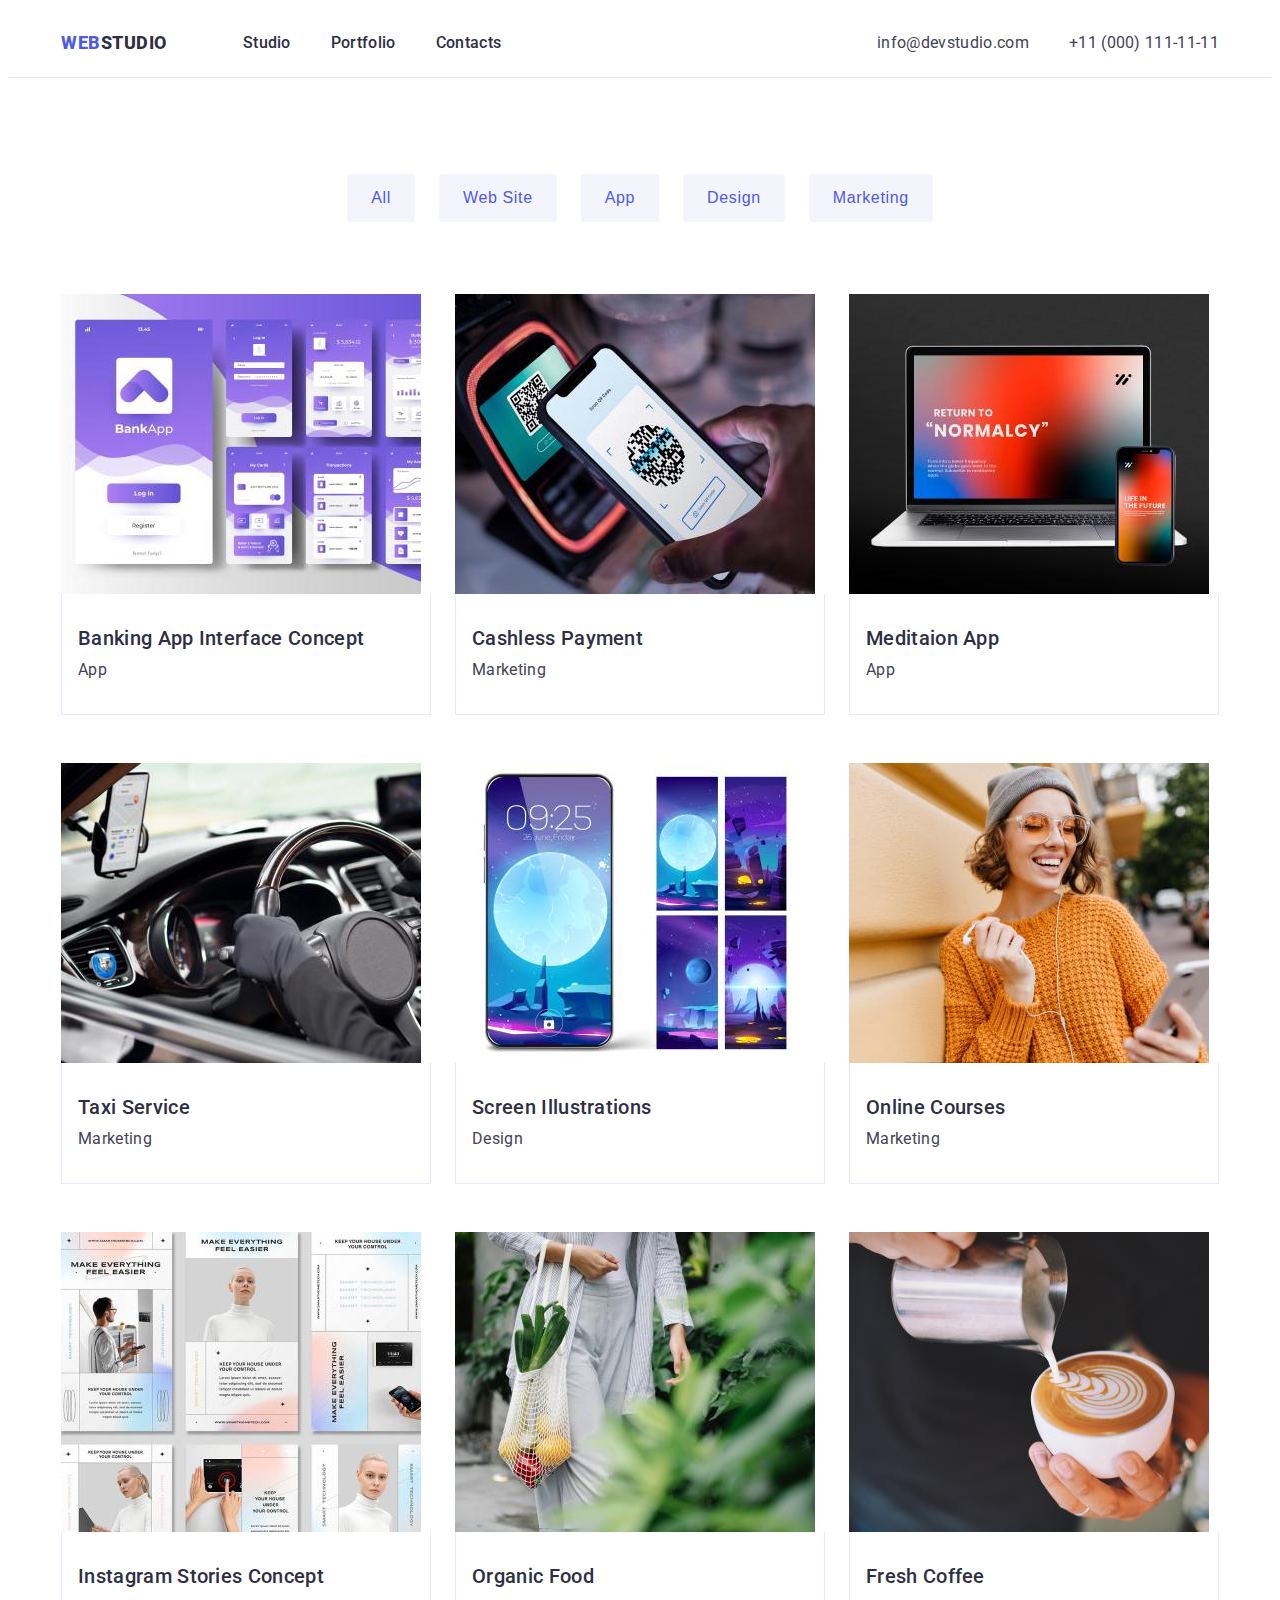
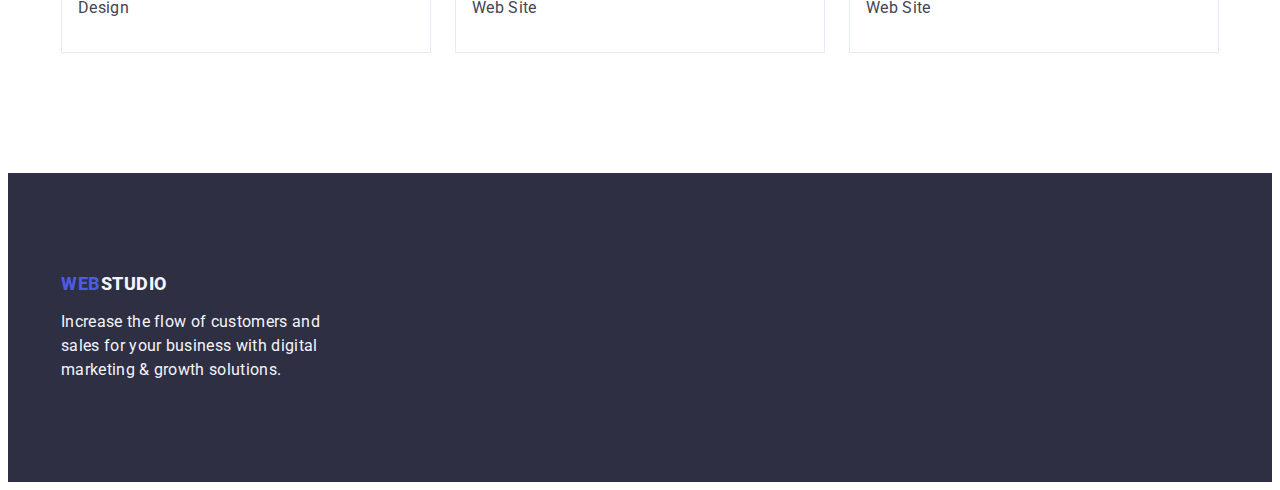
==== commit e096bda9: "5" ====
--- a/portfolio.html
+++ b/portfolio.html
@@ -62,19 +62,19 @@
           <!-- Portfolio filter -->
           <ul class="porfolio-filter list">
             <li class="porfolio-filter-item">
-              <botton class="portfolio-filter-list-item-btn btn" type="botton">All</botton>
+              <button class="portfolio-filter-list-item-btn btn" type="button">All</button>
             </li>
             <li class="porfolio-filter-item">
-              <botton class="portfolio-filter-list-item-btn btn" type="botton">Web Site</botton>
+              <button class="portfolio-filter-list-item-btn btn" type="button">Web Site</button>
             </li>
             <li class="porfolio-filter-item">
-              <botton class="portfolio-filter-list-item-btn btn" type="botton">App</botton>
+              <button class="portfolio-filter-list-item-btn btn" type="button">App</button>
             </li>
             <li class="porfolio-filter-item">
-              <botton class="portfolio-filter-list-item-btn btn" type="botton">Design</botton>
+              <button class="portfolio-filter-list-item-btn btn" type="button">Design</button>
             </li>
             <li class="porfolio-filter-item">
-              <botton class="portfolio-filter-list-item-btn btn" type="botton">Marketing</botton>
+              <button class="portfolio-filter-list-item-btn btn" type="button">Marketing</button>
             </li>
           </ul>
 
--- a/css/styles.css
+++ b/css/styles.css
@@ -98,6 +98,7 @@
 }
 .header-nav {
   display: flex;
+  align-items: center;
 }
 .header .logo {
   margin-right: 76px;
@@ -234,7 +235,7 @@
   display: flex;
   gap: var(--indent);
   justify-content: space-between;
-  --items: 5;
+  --items: 4;
 }
 .team-list-item {
   flex-basis: calc((100% - var(--indent) * (var(--items) - 1)) / var(--items));
@@ -260,8 +261,6 @@
 .portfolio {
   padding-top: 96px;
   padding-bottom: 120px;
-}
-.portfolio-title {
 }
 /* Portfolio filter styles */
 .porfolio-filter {
